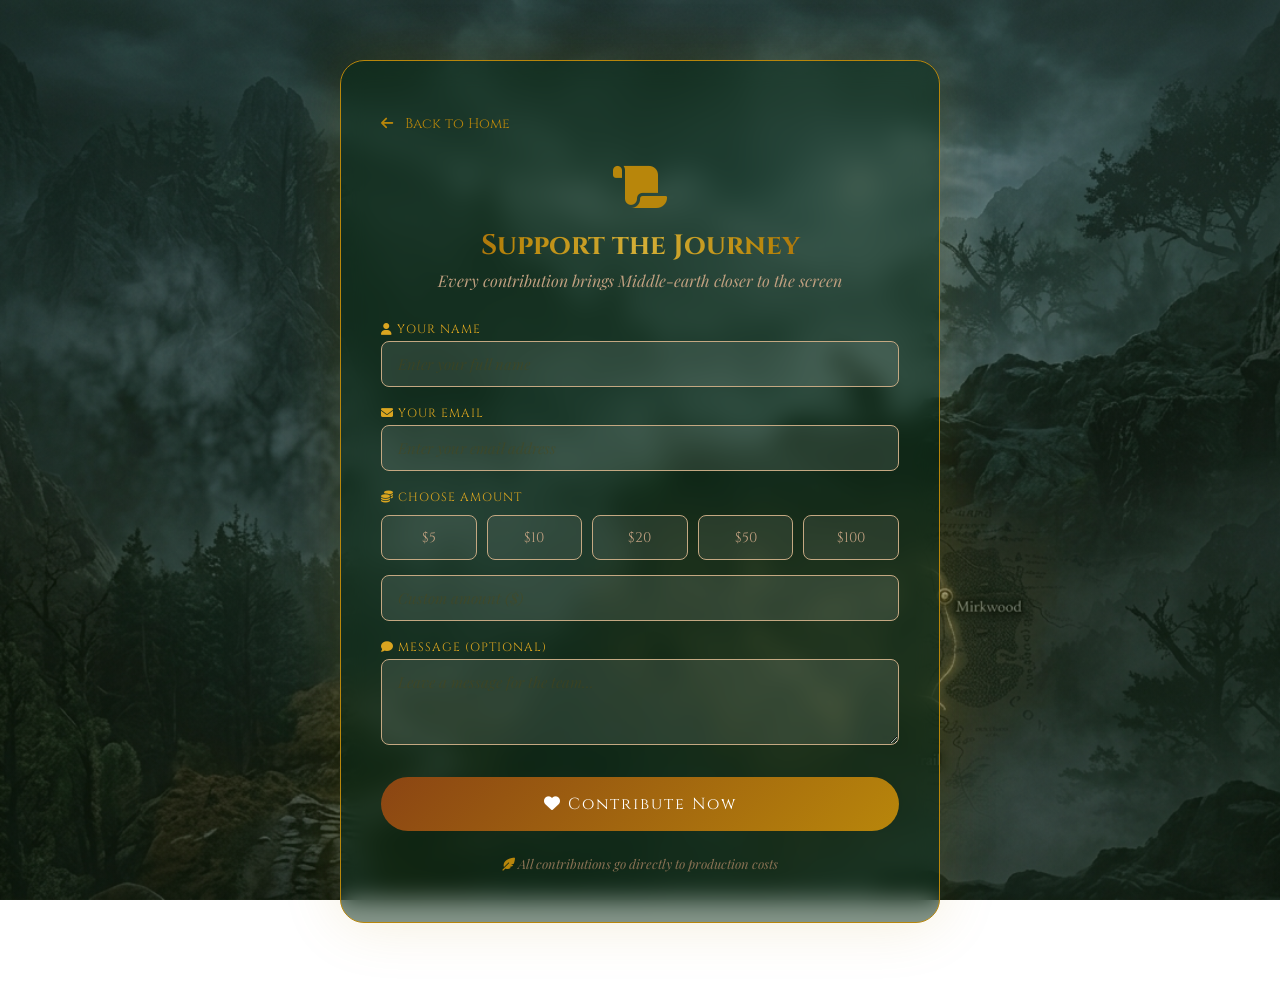
==== donate.html @ d3e53713 "Add files via upload" ====
<!DOCTYPE html>
<html lang="en">
<head>
  <meta charset="UTF-8">
  <meta name="viewport" content="width=device-width, initial-scale=1.0, user-scalable=yes">
  <title>Support — The Hunt for Gollum</title>
  
  <!-- Paystack Inline Script -->
  <script src="https://js.paystack.co/v1/inline.js"></script>
  
  <!-- Google Fonts -->
  <link rel="preconnect" href="https://fonts.googleapis.com">
  <link rel="preconnect" href="https://fonts.gstatic.com" crossorigin>
  <link href="https://fonts.googleapis.com/css2?family=Cinzel:wght@400;600;700;900&family=Playfair+Display:ital,wght@0,400;0,600;0,700;1,400&display=swap" rel="stylesheet">
  
  <!-- Font Awesome -->
  <link rel="stylesheet" href="https://cdnjs.cloudflare.com/ajax/libs/font-awesome/6.5.1/css/all.min.css">
  
  <style>
    /* Donate Page Styles */
    * {
      margin: 0;
      padding: 0;
      box-sizing: border-box;
    }

    body {
      min-height: 100vh;
      background: linear-gradient(rgba(25, 45, 20, 0.4), rgba(25, 45, 20, 0.4)), url("bg.png");
      background-repeat: no-repeat;
      background-attachment: fixed;
      background-size: cover;
      background-position: center;
      font-family: 'Playfair Display', serif;
      color: #c0c0c0;
      padding: 20px;
    }

    .donate-wrapper {
      max-width: 600px;
      margin: 40px auto;
      background: rgba(10, 45, 20, 0.5);
      backdrop-filter: blur(12px);
      border-radius: 24px;
      border: 1px solid #b8860b;
      box-shadow: 0 0 60px rgba(184, 134, 11, 0.15);
      padding: 50px 40px;
    }

    .donate-header {
      text-align: center;
      margin-bottom: 30px;
    }

    .donate-header .icon {
      font-size: 48px;
      color: #b8860b;
      margin-bottom: 10px;
    }

    .donate-header h1 {
      font-family: 'Cinzel', serif;
      font-size: 28px;
      background: linear-gradient(90deg, #8b4513, #b8860b, #d4af37, #b8860b, #8b4513);
      -webkit-background-clip: text;
      -webkit-text-fill-color: transparent;
      background-clip: text;
      margin-bottom: 6px;
    }

    .donate-header p {
      font-style: italic;
      color: #c0a080;
      font-size: 16px;
    }

    .back-link {
      display: inline-block;
      margin-bottom: 20px;
      color: #b8860b;
      text-decoration: none;
      font-family: 'Cinzel', serif;
      font-size: 14px;
      transition: color 0.3s ease;
    }

    .back-link:hover {
      color: #d4af37;
    }

    .back-link i {
      margin-right: 8px;
    }

    .donate-form .form-group {
      margin-bottom: 18px;
    }

    .donate-form label {
      font-family: 'Cinzel', serif;
      font-size: 12px;
      text-transform: uppercase;
      letter-spacing: 1px;
      color: #daa520;
      display: block;
      margin-bottom: 4px;
    }

    .donate-form input,
    .donate-form textarea {
      width: 100%;
      padding: 12px 16px;
      background: rgba(255, 255, 255, 0.1);
      border: 1px solid #c4a882;
      border-radius: 8px;
      font-family: 'Playfair Display', serif;
      font-size: 15px;
      color: #e0d0c0;
      transition: all 0.3s ease;
    }

    .donate-form input:focus,
    .donate-form textarea:focus {
      outline: none;
      border-color: #b8860b;
      box-shadow: 0 0 12px rgba(184, 134, 11, 0.15);
      background: rgba(255, 255, 255, 0.15);
    }

    .donate-form input::placeholder,
    .donate-form textarea::placeholder {
      color: #5a46064f;
      font-style: italic;
    }

    .amount-grid {
      display: flex;
      flex-wrap: wrap;
      gap: 10px;
      margin: 10px 0 15px;
    }

    .amount-btn {
      flex: 1;
      min-width: 80px;
      padding: 12px 16px;
      background: rgba(255, 255, 255, 0.08);
      border: 1px solid #c4a882;
      border-radius: 8px;
      color: #c0a080;
      font-family: 'Cinzel', serif;
      font-size: 14px;
      cursor: pointer;
      transition: all 0.3s ease;
    }

    .amount-btn:hover {
      border-color: #b8860b;
      color: #d4af37;
      background: rgba(184, 134, 11, 0.1);
    }

    .amount-btn.selected {
      border-color: #b8860b;
      background: rgba(184, 134, 11, 0.15);
      color: #d4af37;
      box-shadow: 0 0 20px rgba(184, 134, 11, 0.1);
    }

    .custom-amount-row {
      display: flex;
      gap: 12px;
      align-items: center;
    }

    .custom-amount-row input {
      flex: 1;
    }

    .donate-btn {
      width: 100%;
      padding: 16px;
      font-family: 'Cinzel', serif;
      font-size: 16px;
      letter-spacing: 2px;
      background: linear-gradient(135deg, #8b4513, #b8860b);
      border: none;
      border-radius: 50px;
      color: #fff;
      cursor: pointer;
      transition: all 0.3s ease;
      margin-top: 10px;
    }

    .donate-btn:hover {
      transform: translateY(-2px);
      box-shadow: 0 6px 25px rgba(184, 134, 11, 0.35);
    }

    .donate-btn:disabled {
      opacity: 0.6;
      cursor: not-allowed;
      transform: none !important;
    }

    .donate-footer {
      text-align: center;
      margin-top: 24px;
      font-style: italic;
      color: #8b7355;
      font-size: 13px;
    }

    .donate-footer i {
      color: #b8860b;
    }

    .form-status {
      margin-top: 15px;
      padding: 12px 16px;
      border-radius: 8px;
      text-align: center;
      display: none;
    }

    .form-status.success {
      display: block;
      background: rgba(40, 167, 69, 0.15);
      border: 1px solid #28a745;
      color: #5cb85c;
    }

    .form-status.error {
      display: block;
      background: rgba(220, 53, 69, 0.15);
      border: 1px solid #dc3545;
      color: #dc3545;
    }

    @media (max-width: 600px) {
      .donate-wrapper {
        padding: 30px 20px;
        margin: 20px auto;
      }

      .donate-header h1 {
        font-size: 22px;
      }

      .amount-btn {
        min-width: 60px;
        font-size: 12px;
        padding: 10px 12px;
      }
    }
  </style>
</head>
<body>

  <div class="donate-wrapper">
    <a href="index.html" class="back-link"><i class="fas fa-arrow-left"></i> Back to Home</a>

    <div class="donate-header">
      <div class="icon"><i class="fas fa-scroll"></i></div>
      <h1>Support the Journey</h1>
      <p>Every contribution brings Middle-earth closer to the screen</p>
    </div>

    <form class="donate-form" id="donateForm">
      <!-- Donor Name -->
      <div class="form-group">
        <label for="donorName"><i class="fas fa-user"></i> Your Name</label>
        <input type="text" id="donorName" name="name" placeholder="Enter your full name" required>
      </div>

      <!-- Donor Email -->
      <div class="form-group">
        <label for="donorEmail"><i class="fas fa-envelope"></i> Your Email</label>
        <input type="email" id="donorEmail" name="email" placeholder="Enter your email address" required>
      </div>

      <!-- Donation Amount -->
      <div class="form-group">
        <label><i class="fas fa-coins"></i> Choose Amount</label>
        <div class="amount-grid">
          <button type="button" class="amount-btn" data-amount="5">$5</button>
          <button type="button" class="amount-btn" data-amount="10">$10</button>
          <button type="button" class="amount-btn" data-amount="20">$20</button>
          <button type="button" class="amount-btn" data-amount="50">$50</button>
          <button type="button" class="amount-btn" data-amount="100">$100</button>
        </div>
        <div class="custom-amount-row">
          <input type="number" id="customAmount" name="customAmount" placeholder="Custom amount ($)" min="1">
        </div>
      </div>

      <!-- Message (optional) -->
      <div class="form-group">
        <label for="donorMessage"><i class="fas fa-comment"></i> Message (optional)</label>
        <textarea id="donorMessage" name="message" rows="3" placeholder="Leave a message for the team..."></textarea>
      </div>

      <button type="submit" class="donate-btn" id="donateSubmitBtn">
        <i class="fas fa-heart"></i> Contribute Now
      </button>

      <div class="form-status" id="formStatus"></div>
    </form>

    <div class="donate-footer">
      <i class="fas fa-feather-alt"></i> All contributions go directly to production costs
    </div>
  </div>

  <script>
    (function() {
      const form = document.getElementById('donateForm');
      const nameInput = document.getElementById('donorName');
      const emailInput = document.getElementById('donorEmail');
      const customInput = document.getElementById('customAmount');
      const statusDiv = document.getElementById('formStatus');
      const submitBtn = document.getElementById('donateSubmitBtn');
      let selectedAmount = null;

      // Amount button selection
      const amountBtns = document.querySelectorAll('.amount-btn');
      amountBtns.forEach(btn => {
        btn.addEventListener('click', function() {
          amountBtns.forEach(b => b.classList.remove('selected'));
          this.classList.add('selected');
          selectedAmount = parseInt(this.dataset.amount);
          customInput.value = '';
        });
      });

      // Custom amount input clears selection
      customInput.addEventListener('input', function() {
        if (this.value) {
          amountBtns.forEach(b => b.classList.remove('selected'));
          selectedAmount = null;
        }
      });

      // Form submission
      form.addEventListener('submit', async function(e) {
        e.preventDefault();

        // Get values
        const name = nameInput.value.trim();
        const email = emailInput.value.trim();
        const customValue = parseInt(customInput.value);
        let amount = selectedAmount || customValue;

        // Validation
        if (!name) {
          showStatus('Please enter your name.', 'error');
          return;
        }
        if (!email || !email.includes('@')) {
          showStatus('Please enter a valid email address.', 'error');
          return;
        }
        if (!amount || amount < 1) {
          showStatus('Please select or enter a donation amount.', 'error');
          return;
        }

        // Disable button
        submitBtn.disabled = true;
        submitBtn.innerHTML = '<i class="fas fa-spinner fa-pulse"></i> Processing...';

        try {
          // Initialize Paystack
          const handler = PaystackPop.setup({
            key: 'pk_live_7119a1ec5d6c2f268c1073a8dc711567d66dfcae', // Replace with actual key
            email: email,
            amount: amount * 100, // Convert to kobo
            currency: 'USD',
            metadata: {
              custom_fields: [
                {
                  display_name: "Donor Name",
                  variable_name: "donor_name",
                  value: name
                }
              ]
            },
            callback: function(response) {
              // Payment successful
              showStatus(`Thank you ${name}! Your contribution of $${amount} has been received.`, 'success');
              submitBtn.disabled = false;
              submitBtn.innerHTML = '<i class="fas fa-heart"></i> Contribute Now';
              form.reset();
              amountBtns.forEach(b => b.classList.remove('selected'));
              selectedAmount = null;

              // You can send data to your backend here
              console.log('Payment successful:', response);
            },
            onClose: function() {
              // User closed modal
              showStatus('Payment was cancelled. You can try again anytime.', 'error');
              submitBtn.disabled = false;
              submitBtn.innerHTML = '<i class="fas fa-heart"></i> Contribute Now';
            }
          });

          handler.openIframe();

        } catch (error) {
          console.error('Payment error:', error);
          showStatus('Something went wrong. Please try again.', 'error');
          submitBtn.disabled = false;
          submitBtn.innerHTML = '<i class="fas fa-heart"></i> Contribute Now';
        }
      });

      function showStatus(message, type) {
        statusDiv.textContent = message;
        statusDiv.className = 'form-status ' + type;
        statusDiv.style.display = 'block';

        if (type === 'success') {
          setTimeout(() => {
            statusDiv.style.display = 'none';
          }, 6000);
        }
      }
    })();
  </script>

</body>
</html>
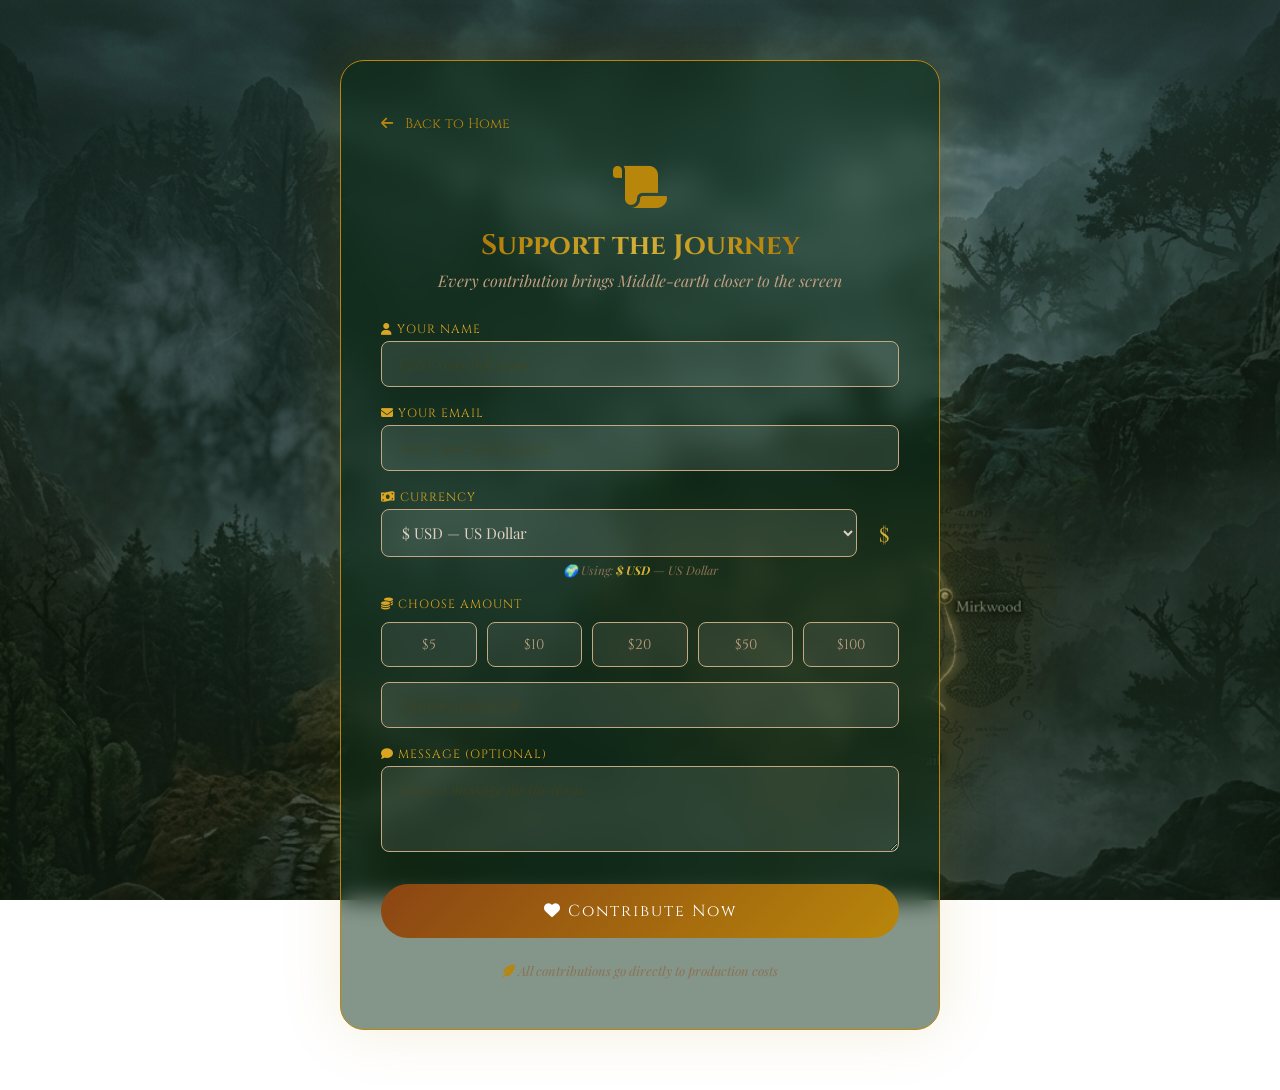
==== commit 81f3649a: "Add files via upload" ====
--- a/donate.html
+++ b/donate.html
@@ -17,7 +17,7 @@
   <link rel="stylesheet" href="https://cdnjs.cloudflare.com/ajax/libs/font-awesome/6.5.1/css/all.min.css">
   
   <style>
-    /* Donate Page Styles */
+    /* (all existing styles stay exactly the same — no changes needed) */
     * {
       margin: 0;
       padding: 0;
@@ -107,7 +107,8 @@
     }
 
     .donate-form input,
-    .donate-form textarea {
+    .donate-form textarea,
+    .donate-form select {
       width: 100%;
       padding: 12px 16px;
       background: rgba(255, 255, 255, 0.1);
@@ -120,7 +121,8 @@
     }
 
     .donate-form input:focus,
-    .donate-form textarea:focus {
+    .donate-form textarea:focus,
+    .donate-form select:focus {
       outline: none;
       border-color: #b8860b;
       box-shadow: 0 0 12px rgba(184, 134, 11, 0.15);
@@ -131,6 +133,28 @@
     .donate-form textarea::placeholder {
       color: #5a46064f;
       font-style: italic;
+    }
+
+    .donate-form select option {
+      background: #1a0f08;
+      color: #e0d0c0;
+    }
+
+    .currency-row {
+      display: flex;
+      gap: 12px;
+      align-items: center;
+    }
+
+    .currency-row select {
+      flex: 1;
+    }
+
+    .currency-symbol {
+      font-size: 20px;
+      color: #d4af37;
+      min-width: 30px;
+      text-align: center;
     }
 
     .amount-grid {
@@ -237,6 +261,25 @@
       color: #dc3545;
     }
 
+    .form-status.info {
+      display: block;
+      background: rgba(184, 134, 11, 0.15);
+      border: 1px solid #b8860b;
+      color: #d4af37;
+    }
+
+    .detected-currency {
+      text-align: center;
+      font-size: 12px;
+      color: #8b7355;
+      margin-top: 5px;
+      font-style: italic;
+    }
+
+    .detected-currency strong {
+      color: #d4af37;
+    }
+
     @media (max-width: 600px) {
       .donate-wrapper {
         padding: 30px 20px;
@@ -251,6 +294,11 @@
         min-width: 60px;
         font-size: 12px;
         padding: 10px 12px;
+      }
+
+      .currency-row {
+        flex-direction: column;
+        gap: 6px;
       }
     }
   </style>
@@ -279,18 +327,26 @@
         <input type="email" id="donorEmail" name="email" placeholder="Enter your email address" required>
       </div>
 
+      <!-- Currency Selection (only supported currencies shown) -->
+      <div class="form-group">
+        <label><i class="fas fa-money-bill-wave"></i> Currency</label>
+        <div class="currency-row">
+          <select id="currencySelect">
+            <!-- Options injected by JavaScript -->
+          </select>
+          <span class="currency-symbol" id="currencySymbol">₦</span>
+        </div>
+        <div class="detected-currency" id="detectedCurrency"></div>
+      </div>
+
       <!-- Donation Amount -->
       <div class="form-group">
         <label><i class="fas fa-coins"></i> Choose Amount</label>
-        <div class="amount-grid">
-          <button type="button" class="amount-btn" data-amount="5">$5</button>
-          <button type="button" class="amount-btn" data-amount="10">$10</button>
-          <button type="button" class="amount-btn" data-amount="20">$20</button>
-          <button type="button" class="amount-btn" data-amount="50">$50</button>
-          <button type="button" class="amount-btn" data-amount="100">$100</button>
+        <div class="amount-grid" id="amountGrid">
+          <!-- Amount buttons generated by JS -->
         </div>
         <div class="custom-amount-row">
-          <input type="number" id="customAmount" name="customAmount" placeholder="Custom amount ($)" min="1">
+          <input type="number" id="customAmount" name="customAmount" placeholder="Custom amount" min="1">
         </div>
       </div>
 
@@ -314,44 +370,269 @@
 
   <script>
     (function() {
+      'use strict';
+
+      // ============================================================
+      // 👇 CONFIGURE YOUR PAYSTACK SETTINGS HERE 👇
+      // ============================================================
+
+      // 1. Your single Paystack API key (test or live)
+      const PAYSTACK_KEY = 'pk_live_a292116859a7fc29c7ed46c9b9e112ec5308a7e6';
+
+      // 2. Which currencies does your merchant account support?
+      //    Expand this list to include ALL currencies you want to accept globally.
+      const SUPPORTED_CURRENCIES = [
+        // Africa
+        'NGN', 'GHS', 'KES', 'ZAR',
+        // Americas
+        'USD', 'CAD', 'MXN',
+        // Europe
+        'EUR', 'GBP', 'CHF', 'SEK', 'NOK', 'DKK', 'PLN', 'CZK', 'HUF',
+        // Oceania
+        'AUD', 'NZD'
+      ];
+
+      // 3. Preset amounts for each currency
+      const AMOUNT_PRESETS = {
+        NGN: [1000, 2500, 5000, 10000, 25000],
+        GHS: [50, 100, 200, 500, 1000],
+        KES: [500, 1000, 2000, 5000, 10000],
+        ZAR: [50, 100, 200, 500, 1000],
+        USD: [5, 10, 20, 50, 100],
+        EUR: [5, 10, 20, 50, 100],
+        GBP: [5, 10, 20, 50, 100],
+        CAD: [5, 10, 20, 50, 100],
+        AUD: [5, 10, 20, 50, 100],
+        NZD: [5, 10, 20, 50, 100],
+        CHF: [5, 10, 20, 50, 100],
+        SEK: [50, 100, 200, 500, 1000],
+        NOK: [50, 100, 200, 500, 1000],
+        DKK: [50, 100, 200, 500, 1000],
+        PLN: [20, 50, 100, 200, 500],
+        CZK: [100, 200, 500, 1000, 2000],
+        HUF: [1000, 2000, 5000, 10000, 20000],
+        MXN: [100, 200, 500, 1000, 2000]
+      };
+
+      // 4. Minimum amount per currency
+      const MIN_AMOUNT = {
+        NGN: 100,
+        GHS: 10,
+        KES: 100,
+        ZAR: 10,
+        USD: 1,
+        EUR: 1,
+        GBP: 1,
+        CAD: 1,
+        AUD: 1,
+        NZD: 1,
+        CHF: 1,
+        SEK: 10,
+        NOK: 10,
+        DKK: 10,
+        PLN: 5,
+        CZK: 50,
+        HUF: 500,
+        MXN: 50
+      };
+
+      // Currency display info
+      const CURRENCY_INFO = {
+        NGN: { symbol: '₦', label: 'Nigerian Naira' },
+        GHS: { symbol: '₵', label: 'Ghanaian Cedi' },
+        KES: { symbol: 'KSh', label: 'Kenyan Shilling' },
+        ZAR: { symbol: 'R', label: 'South African Rand' },
+        USD: { symbol: '$', label: 'US Dollar' },
+        EUR: { symbol: '€', label: 'Euro' },
+        GBP: { symbol: '£', label: 'British Pound' },
+        CAD: { symbol: 'C$', label: 'Canadian Dollar' },
+        AUD: { symbol: 'A$', label: 'Australian Dollar' },
+        NZD: { symbol: 'NZ$', label: 'New Zealand Dollar' },
+        CHF: { symbol: 'Fr', label: 'Swiss Franc' },
+        SEK: { symbol: 'kr', label: 'Swedish Krona' },
+        NOK: { symbol: 'kr', label: 'Norwegian Krone' },
+        DKK: { symbol: 'kr', label: 'Danish Krone' },
+        PLN: { symbol: 'zł', label: 'Polish Złoty' },
+        CZK: { symbol: 'Kč', label: 'Czech Koruna' },
+        HUF: { symbol: 'Ft', label: 'Hungarian Forint' },
+        MXN: { symbol: 'Mex$', label: 'Mexican Peso' }
+      };
+
+      // ============================================================
+      // END OF CONFIGURATION
+      // ============================================================
+
+      // DOM refs
       const form = document.getElementById('donateForm');
       const nameInput = document.getElementById('donorName');
       const emailInput = document.getElementById('donorEmail');
+      const currencySelect = document.getElementById('currencySelect');
+      const currencySymbol = document.getElementById('currencySymbol');
+      const amountGrid = document.getElementById('amountGrid');
       const customInput = document.getElementById('customAmount');
       const statusDiv = document.getElementById('formStatus');
       const submitBtn = document.getElementById('donateSubmitBtn');
+      const detectedCurrencyDiv = document.getElementById('detectedCurrency');
+
       let selectedAmount = null;
-
-      // Amount button selection
-      const amountBtns = document.querySelectorAll('.amount-btn');
-      amountBtns.forEach(btn => {
-        btn.addEventListener('click', function() {
-          amountBtns.forEach(b => b.classList.remove('selected'));
-          this.classList.add('selected');
-          selectedAmount = parseInt(this.dataset.amount);
-          customInput.value = '';
+      let currentCurrency = SUPPORTED_CURRENCIES[0] || 'NGN';
+
+      // ============================================
+      // DETECT USER CURRENCY — GLOBAL COVERAGE
+      // ============================================
+      function detectUserCurrency() {
+        try {
+          const locale = navigator.language || navigator.languages?.[0] || 'en-US';
+          
+          // Comprehensive country → currency mapping
+          const countryMap = {
+            // Africa
+            'NG': 'NGN', 'GH': 'GHS', 'KE': 'KES', 'ZA': 'ZAR',
+            'UG': 'KES', 'TZ': 'KES', 'RW': 'KES',
+            // Americas
+            'US': 'USD', 'CA': 'CAD', 'MX': 'MXN',
+            // Europe
+            'GB': 'GBP', 'FR': 'EUR', 'DE': 'EUR', 'ES': 'EUR',
+            'IT': 'EUR', 'NL': 'EUR', 'BE': 'EUR', 'PT': 'EUR',
+            'CH': 'CHF', 'SE': 'SEK', 'NO': 'NOK', 'DK': 'DKK',
+            'PL': 'PLN', 'CZ': 'CZK', 'HU': 'HUF', 'AT': 'EUR',
+            'IE': 'EUR', 'FI': 'EUR', 'GR': 'EUR', 'LU': 'EUR',
+            'HR': 'EUR', 'BG': 'BGN', 'RO': 'RON', 'IS': 'ISK',
+            // Oceania
+            'AU': 'AUD', 'NZ': 'NZD',
+            // Asia
+            'SG': 'USD', 'JP': 'JPY', 'CN': 'CNY', 'IN': 'INR',
+            'KR': 'KRW', 'ID': 'IDR', 'MY': 'MYR', 'PH': 'PHP',
+            'TH': 'THB', 'VN': 'VND', 'PK': 'PKR', 'BD': 'BDT'
+          };
+
+          const parts = locale.split('-');
+          const country = parts.length > 1 ? parts[1].toUpperCase() : null;
+          
+          if (country && countryMap[country]) {
+            const detected = countryMap[country];
+            if (SUPPORTED_CURRENCIES.includes(detected)) {
+              return detected;
+            }
+          }
+
+          // Fallback: try Intl.NumberFormat
+          try {
+            const formatter = new Intl.NumberFormat(navigator.language, { style: 'currency', currency: 'USD' });
+            const parts = formatter.formatToParts(0);
+            const currencyPart = parts.find(p => p.type === 'currency');
+            if (currencyPart && currencyPart.value) {
+              const detected = currencyPart.value;
+              if (SUPPORTED_CURRENCIES.includes(detected)) {
+                return detected;
+              }
+            }
+          } catch (e) {}
+
+        } catch (e) {}
+        
+        // Final fallback
+        return SUPPORTED_CURRENCIES[0] || 'NGN';
+      }
+
+      // ============================================
+      // POPULATE CURRENCY DROPDOWN
+      // ============================================
+      function populateCurrencyDropdown() {
+        currencySelect.innerHTML = '';
+        SUPPORTED_CURRENCIES.forEach(code => {
+          const info = CURRENCY_INFO[code];
+          if (!info) return;
+          const opt = document.createElement('option');
+          opt.value = code;
+          opt.textContent = `${info.symbol} ${code} — ${info.label}`;
+          currencySelect.appendChild(opt);
         });
-      });
-
-      // Custom amount input clears selection
+        if (currencySelect.options.length === 0) {
+          const opt = document.createElement('option');
+          opt.value = 'NGN';
+          opt.textContent = '₦ NGN — Nigerian Naira';
+          currencySelect.appendChild(opt);
+        }
+      }
+
+      // ============================================
+      // UPDATE UI FOR SELECTED CURRENCY
+      // ============================================
+      function updateUI(currencyCode) {
+        const info = CURRENCY_INFO[currencyCode];
+        if (!info) return;
+        currencySymbol.textContent = info.symbol;
+        customInput.placeholder = `Custom amount (${info.symbol})`;
+
+        const presets = AMOUNT_PRESETS[currencyCode] || [100, 200, 500, 1000];
+        amountGrid.innerHTML = '';
+        presets.forEach(amount => {
+          const btn = document.createElement('button');
+          btn.type = 'button';
+          btn.className = 'amount-btn';
+          btn.dataset.amount = amount;
+          btn.textContent = `${info.symbol}${amount.toLocaleString()}`;
+          btn.addEventListener('click', function() {
+            document.querySelectorAll('.amount-btn').forEach(b => b.classList.remove('selected'));
+            this.classList.add('selected');
+            selectedAmount = parseInt(this.dataset.amount);
+            customInput.value = '';
+          });
+          amountGrid.appendChild(btn);
+        });
+
+        document.querySelectorAll('.amount-btn').forEach(b => b.classList.remove('selected'));
+        selectedAmount = null;
+        customInput.value = '';
+        statusDiv.style.display = 'none';
+        statusDiv.className = 'form-status';
+      }
+
+      // ============================================
+      // HANDLE CURRENCY CHANGE
+      // ============================================
+      function handleCurrencyChange(currencyCode) {
+        currentCurrency = currencyCode;
+        updateUI(currencyCode);
+        const info = CURRENCY_INFO[currencyCode];
+        detectedCurrencyDiv.innerHTML = `🌍 Using: <strong>${info.symbol} ${currencyCode}</strong> — ${info.label}`;
+      }
+
+      // ============================================
+      // SET DEFAULT CURRENCY
+      // ============================================
+      function setDefaultCurrency() {
+        const detected = detectUserCurrency();
+        const options = Array.from(currencySelect.options).map(o => o.value);
+        let defaultCurrency = options.includes(detected) ? detected : options[0] || 'NGN';
+        currencySelect.value = defaultCurrency;
+        handleCurrencyChange(defaultCurrency);
+      }
+
+      // ============================================
+      // CUSTOM AMOUNT HANDLING
+      // ============================================
       customInput.addEventListener('input', function() {
         if (this.value) {
-          amountBtns.forEach(b => b.classList.remove('selected'));
+          document.querySelectorAll('.amount-btn').forEach(b => b.classList.remove('selected'));
           selectedAmount = null;
         }
       });
 
-      // Form submission
+      // ============================================
+      // FORM SUBMISSION
+      // ============================================
       form.addEventListener('submit', async function(e) {
         e.preventDefault();
 
-        // Get values
         const name = nameInput.value.trim();
         const email = emailInput.value.trim();
+        const currency = currencySelect.value;
+        const minAmt = MIN_AMOUNT[currency] || 1;
         const customValue = parseInt(customInput.value);
         let amount = selectedAmount || customValue;
 
-        // Validation
         if (!name) {
           showStatus('Please enter your name.', 'error');
           return;
@@ -360,45 +641,44 @@
           showStatus('Please enter a valid email address.', 'error');
           return;
         }
-        if (!amount || amount < 1) {
-          showStatus('Please select or enter a donation amount.', 'error');
+        if (!amount || amount < minAmt) {
+          showStatus(`Minimum amount is ${CURRENCY_INFO[currency].symbol}${minAmt}.`, 'error');
           return;
         }
 
-        // Disable button
         submitBtn.disabled = true;
         submitBtn.innerHTML = '<i class="fas fa-spinner fa-pulse"></i> Processing...';
 
         try {
-          // Initialize Paystack
+          if (typeof PaystackPop === 'undefined') {
+            showStatus('Payment system is loading. Please try again in a moment.', 'error');
+            submitBtn.disabled = false;
+            submitBtn.innerHTML = '<i class="fas fa-heart"></i> Contribute Now';
+            return;
+          }
+
           const handler = PaystackPop.setup({
-            key: 'pk_live_7119a1ec5d6c2f268c1073a8dc711567d66dfcae', // Replace with actual key
+            key: PAYSTACK_KEY,
             email: email,
-            amount: amount * 100, // Convert to kobo
-            currency: 'USD',
+            amount: amount * 100,
+            currency: currency,
             metadata: {
               custom_fields: [
-                {
-                  display_name: "Donor Name",
-                  variable_name: "donor_name",
-                  value: name
-                }
+                { display_name: "Donor Name", variable_name: "donor_name", value: name },
+                { display_name: "Currency", variable_name: "currency", value: currency }
               ]
             },
             callback: function(response) {
-              // Payment successful
-              showStatus(`Thank you ${name}! Your contribution of $${amount} has been received.`, 'success');
+              showStatus(`Thank you ${name}! Your contribution of ${CURRENCY_INFO[currency].symbol}${amount.toLocaleString()} has been received.`, 'success');
               submitBtn.disabled = false;
               submitBtn.innerHTML = '<i class="fas fa-heart"></i> Contribute Now';
               form.reset();
-              amountBtns.forEach(b => b.classList.remove('selected'));
+              document.querySelectorAll('.amount-btn').forEach(b => b.classList.remove('selected'));
               selectedAmount = null;
-
-              // You can send data to your backend here
+              setDefaultCurrency();
               console.log('Payment successful:', response);
             },
             onClose: function() {
-              // User closed modal
               showStatus('Payment was cancelled. You can try again anytime.', 'error');
               submitBtn.disabled = false;
               submitBtn.innerHTML = '<i class="fas fa-heart"></i> Contribute Now';
@@ -419,13 +699,22 @@
         statusDiv.textContent = message;
         statusDiv.className = 'form-status ' + type;
         statusDiv.style.display = 'block';
-
         if (type === 'success') {
-          setTimeout(() => {
-            statusDiv.style.display = 'none';
-          }, 6000);
+          setTimeout(() => { statusDiv.style.display = 'none'; }, 8000);
         }
       }
+
+      // ============================================
+      // INIT
+      // ============================================
+      populateCurrencyDropdown();
+      setDefaultCurrency();
+
+      currencySelect.addEventListener('change', function() {
+        handleCurrencyChange(this.value);
+      });
+
+      console.log('🌍 Donate page ready. Supported currencies:', SUPPORTED_CURRENCIES);
     })();
   </script>
 
